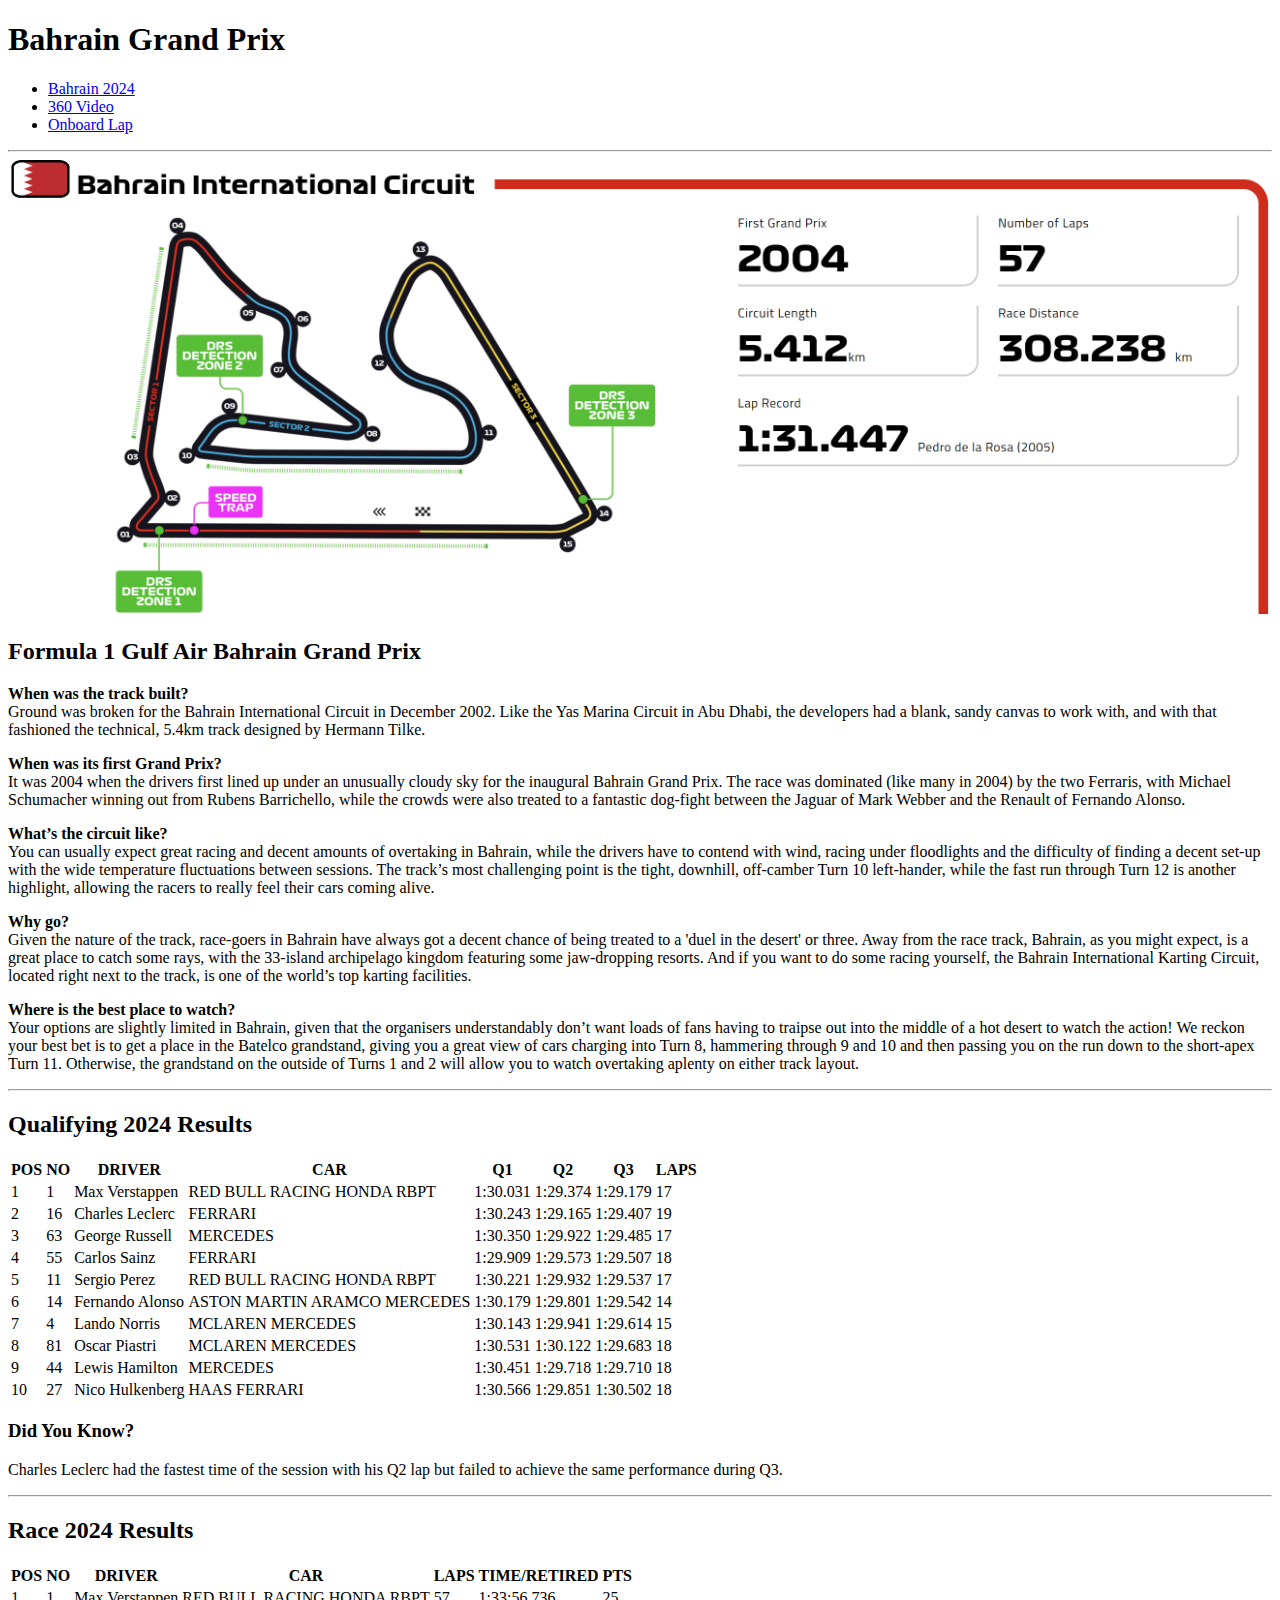
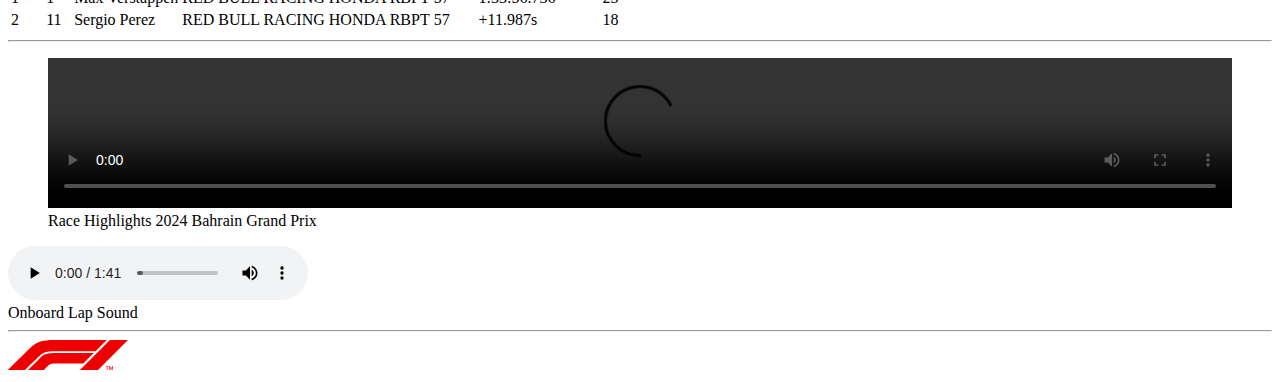
==== laboratory-1/lab-1.html @ 99c044d1 "renamed:    laboratory-1/index.html -> laboratory-1/lab-1.html" ====
<!DOCTYPE html>
<html lang="en">

<head>
    <meta charset="UTF-8" />
    <meta name="viewport" content="width=device-width, initial-scale=1.0" />
    <title>Formula 1 - Bahrain</title>
</head>
<!-- TODO: 100% not liked by html check -->
<body>
    <header>
        <h1>Bahrain Grand Prix</h1>
        <nav>
            <ul>
                <li>
                    <a href="https://www.formula1.com/en/racing/2024/Bahrain.html">Bahrain 2024</a>
                </li>
                <li>
                    <a href="https://www.youtube.com/watch?v=RbuuR1N8McY">360 Video</a>
                </li>
                <li>
                    <a
                        href="https://www.formula1.com/en/latest/article.watch-ride-onboard-for-charles-leclercs-scintillating-bahrain-pole-lap.JgrEjSGbhNnnckGUZC9z4.html">Onboard
                        Lap</a>
                </li>
            </ul>
        </nav>
    </header>
    <main>
        <hr />
        <div>
            <img src="images/circuit-stats.png" alt="formula1-gulf-air-bahrain-grand-prix-2024" width="100%" />
            <article>
                <h2>Formula 1 Gulf Air Bahrain Grand Prix</h2>
                <p>
                    <b>When was the track built?</b><br />Ground was broken for the
                    Bahrain International Circuit in December 2002. Like the Yas Marina
                    Circuit in Abu Dhabi, the developers had a blank, sandy canvas to
                    work with, and with that fashioned the technical, 5.4km track
                    designed by Hermann Tilke.
                </p>
                <p>
                    <b>When was its first Grand Prix?</b><br />It was 2004 when the
                    drivers first lined up under an unusually cloudy sky for the
                    inaugural Bahrain Grand Prix. The race was dominated (like many in
                    2004) by the two Ferraris, with Michael Schumacher winning out from
                    Rubens Barrichello, while the crowds were also treated to a
                    fantastic dog-fight between the Jaguar of Mark Webber and the
                    Renault of Fernando Alonso.
                </p>
                <p>
                    <b>What’s the circuit like?</b><br />You can usually expect great
                    racing and decent amounts of overtaking in Bahrain, while the
                    drivers have to contend with wind, racing under floodlights and the
                    difficulty of finding a decent set-up with the wide temperature
                    fluctuations between sessions. The track’s most challenging point is
                    the tight, downhill, off-camber Turn 10 left-hander, while the fast
                    run through Turn 12 is another highlight, allowing the racers to
                    really feel their cars coming alive.
                </p>
                <p>
                    <b>Why go?</b><br />Given the nature of the track, race-goers in
                    Bahrain have always got a decent chance of being treated to a 'duel
                    in the desert' or three. Away from the race track, Bahrain, as you
                    might expect, is a great place to catch some rays, with the
                    33-island archipelago kingdom featuring some jaw-dropping resorts.
                    And if you want to do some racing yourself, the Bahrain
                    International Karting Circuit, located right next to the track, is
                    one of the world’s top karting facilities.
                </p>
                <p>
                    <b>Where is the best place to watch?</b><br />Your options are
                    slightly limited in Bahrain, given that the organisers
                    understandably don’t want loads of fans having to traipse out into
                    the middle of a hot desert to watch the action! We reckon your best
                    bet is to get a place in the Batelco grandstand, giving you a great
                    view of cars charging into Turn 8, hammering through 9 and 10 and
                    then passing you on the run down to the short-apex Turn 11.
                    Otherwise, the grandstand on the outside of Turns 1 and 2 will allow
                    you to watch overtaking aplenty on either track layout.
                </p>
            </article>
        </div>
        <hr />
        <section>
            <h2>Qualifying 2024 Results</h2>
            <table>
                <tr>
                    <th>POS</th>
                    <th>NO</th>
                    <th>DRIVER</th>
                    <th>CAR</th>
                    <th>Q1</th>
                    <th>Q2</th>
                    <th>Q3</th>
                    <th>LAPS</th>
                </tr>
                <tr>
                    <td>1</td>
                    <td>1</td>
                    <td>Max Verstappen</td>
                    <td>RED BULL RACING HONDA RBPT</td>
                    <td>1:30.031</td>
                    <td>1:29.374</td>
                    <td>1:29.179</td>
                    <td>17</td>
                </tr>
                <tr>
                    <td>2</td>
                    <td>16</td>
                    <td>Charles Leclerc</td>
                    <td>FERRARI</td>
                    <td>1:30.243</td>
                    <td>1:29.165</td>
                    <td>1:29.407</td>
                    <td>19</td>
                </tr>
                <tr>
                    <td>3</td>
                    <td>63</td>
                    <td>George Russell</td>
                    <td>MERCEDES</td>
                    <td>1:30.350</td>
                    <td>1:29.922</td>
                    <td>1:29.485</td>
                    <td>17</td>
                </tr>
                <tr>
                    <td>4</td>
                    <td>55</td>
                    <td>Carlos Sainz</td>
                    <td>FERRARI</td>
                    <td>1:29.909</td>
                    <td>1:29.573</td>
                    <td>1:29.507</td>
                    <td>18</td>
                </tr>
                <tr>
                    <td>5</td>
                    <td>11</td>
                    <td>Sergio Perez</td>
                    <td>RED BULL RACING HONDA RBPT</td>
                    <td>1:30.221</td>
                    <td>1:29.932</td>
                    <td>1:29.537</td>
                    <td>17</td>
                </tr>
                <tr>
                    <td>6</td>
                    <td>14</td>
                    <td>Fernando Alonso</td>
                    <td>ASTON MARTIN ARAMCO MERCEDES</td>
                    <td>1:30.179</td>
                    <td>1:29.801</td>
                    <td>1:29.542</td>
                    <td>14</td>
                </tr>
                <tr>
                    <td>7</td>
                    <td>4</td>
                    <td>Lando Norris</td>
                    <td>MCLAREN MERCEDES</td>
                    <td>1:30.143</td>
                    <td>1:29.941</td>
                    <td>1:29.614</td>
                    <td>15</td>
                </tr>
                <tr>
                    <td>8</td>
                    <td>81</td>
                    <td>Oscar Piastri</td>
                    <td>MCLAREN MERCEDES</td>
                    <td>1:30.531</td>
                    <td>1:30.122</td>
                    <td>1:29.683</td>
                    <td>18</td>
                </tr>
                <tr>
                    <td>9</td>
                    <td>44</td>
                    <td>Lewis Hamilton</td>
                    <td>MERCEDES</td>
                    <td>1:30.451</td>
                    <td>1:29.718</td>
                    <td>1:29.710</td>
                    <td>18</td>
                </tr>
                <tr>
                    <td>10</td>
                    <td>27</td>
                    <td>Nico Hulkenberg</td>
                    <td>HAAS FERRARI</td>
                    <td>1:30.566</td>
                    <td>1:29.851</td>
                    <td>1:30.502</td>
                    <td>18</td>
                </tr>
            </table>
            <aside>
                <h3>Did You Know?</h3>
                <p>
                    Charles Leclerc had the fastest time of the session with his Q2 lap
                    but failed to achieve the same performance during Q3.
                </p>
            </aside>
        </section>
        <hr />
        <section>
            <!-- TODO: insert 2024 race results -->
            <h2>Race 2024 Results</h2>
            <table>
                <tr>
                    <th>POS</th>
                    <th>NO</th>
                    <th>DRIVER</th>
                    <th>CAR</th>
                    <th>LAPS</th>
                    <th>TIME/RETIRED</th>
                    <th>PTS</th>
                </tr>
                <tr>
                    <td>1</td>
                    <td>1</td>
                    <td>Max Verstappen</td>
                    <td>RED BULL RACING HONDA RBPT</td>
                    <td>57</td>
                    <td>1:33:56.736</td>
                    <td>25</td>
                </tr>
                <tr>
                    <td>2</td>
                    <td>11</td>
                    <td>Sergio Perez</td>
                    <td>RED BULL RACING HONDA RBPT</td>
                    <td>57</td>
                    <td>+11.987s</td>
                    <td>18</td>
                </tr>
            </table>
        </section>
        <hr />
        <figure>
            <video width="100%" controls>
                <!-- TODO: replace with 2024 highlights -->
                <source src="videos/race-highlights-2024-bahrain-grand-prix.mp4" type="video/mp4" />
            </video>
            <figcaption>Race Highlights 2024 Bahrain Grand Prix</figcaption>
        </figure>
        <audio controls>
            <source src="audio/lap-sound.mp3" type="audio/mp3" />
        </audio>
        <div>Onboard Lap Sound</div>
        <hr />
    </main>

    <footer>
        <svg xmlns="http://www.w3.org/2000/svg" xmlns:xlink="http://www.w3.org/1999/xlink" width="120px" height="30px"
            viewBox="0 0 120 30" version="1.1" class="injected-svg js-svg-inject">
            <!-- Generator: Sketch 49.1 (51147) - http://www.bohemiancoding.com/sketch -->
            <title>Logos / F1-logo red</title>
            <desc>Created with Sketch.</desc>
            <defs>
                <path
                    d="M101.086812,30 L101.711812,30 L101.711812,27.106875 L101.722437,27.106875 L102.761812,30 L103.302437,30 L104.341812,27.106875 L104.352437,27.106875 L104.352437,30 L104.977437,30 L104.977437,26.25125 L104.063687,26.25125 L103.055562,29.18625 L103.044937,29.18625 L102.011187,26.25125 L101.086812,26.25125 L101.086812,30 Z M97.6274375,26.818125 L98.8136875,26.818125 L98.8136875,30 L99.4699375,30 L99.4699375,26.818125 L100.661812,26.818125 L100.661812,26.25125 L97.6274375,26.25125 L97.6274375,26.818125 Z M89.9999375,30 L119.999937,0 L101.943687,0 L71.9443125,30 L89.9999375,30 Z M85.6986875,13.065 L49.3818125,13.065 C38.3136875,13.065 36.3768125,13.651875 31.6361875,18.3925 C27.2024375,22.82625 20.0005625,30 20.0005625,30 L35.7324375,30 L39.4855625,26.246875 C41.9530625,23.779375 43.2255625,23.52375 48.4068125,23.52375 L75.2405625,23.52375 L85.6986875,13.065 Z M31.1518125,16.253125 C27.8774375,19.3425 20.7530625,26.263125 16.9130625,30 L-6.25e-05,30 C-6.25e-05,30 13.5524375,16.486875 21.0849375,9.0725 C28.8455625,1.685 32.7143125,0 46.9486875,0 L98.7643125,0 L87.5449375,11.21875 L48.0011875,11.21875 C37.9993125,11.21875 35.7518125,11.911875 31.1518125,16.253125 Z"
                    id="path-1"></path>
            </defs>
            <g stroke="none" stroke-width="1" fill="none" fill-rule="evenodd">
                <g id="Page-1">
                    <mask id="mask-2" fill="white">
                        <use xlink:href="#path-1"></use>
                    </mask>
                    <use id="Fill-1" fill="#EE0000" xlink:href="#path-1"></use>
                </g>
            </g>
        </svg>
    </footer>
</body>

</html>
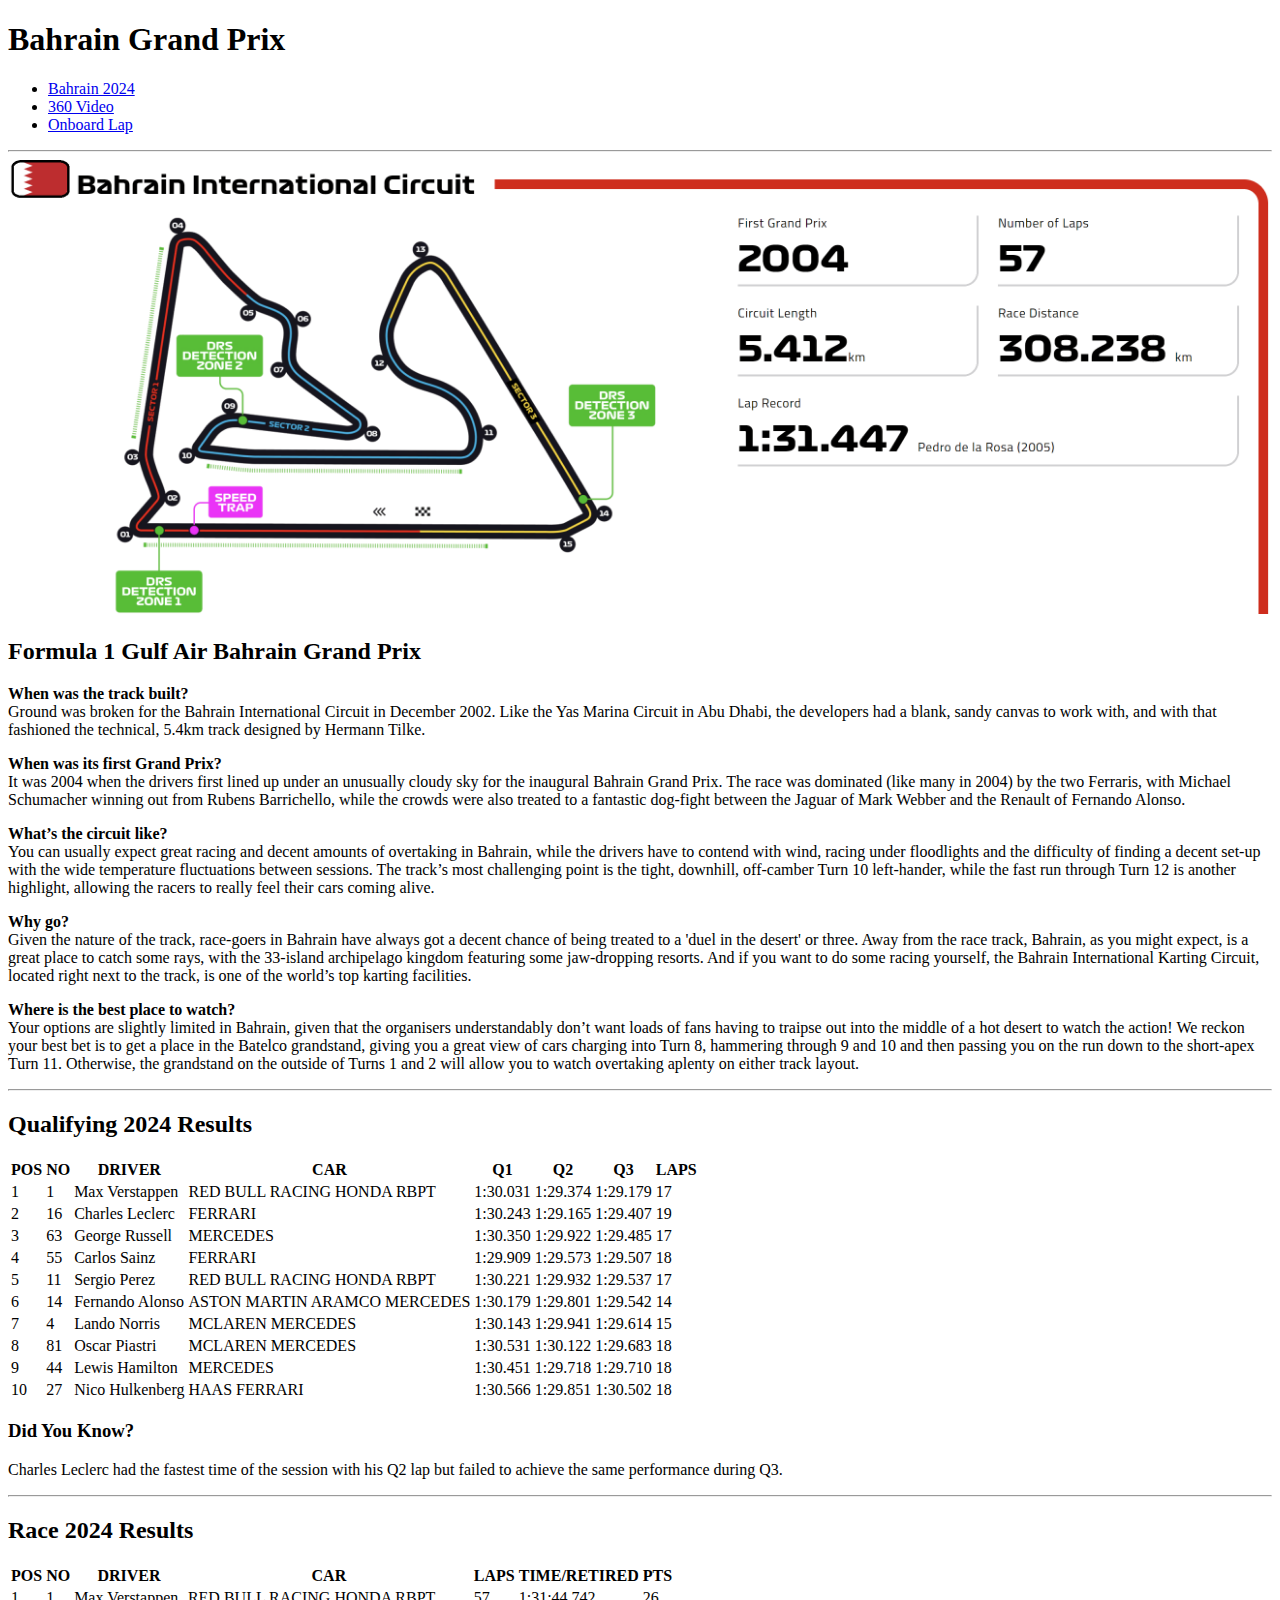
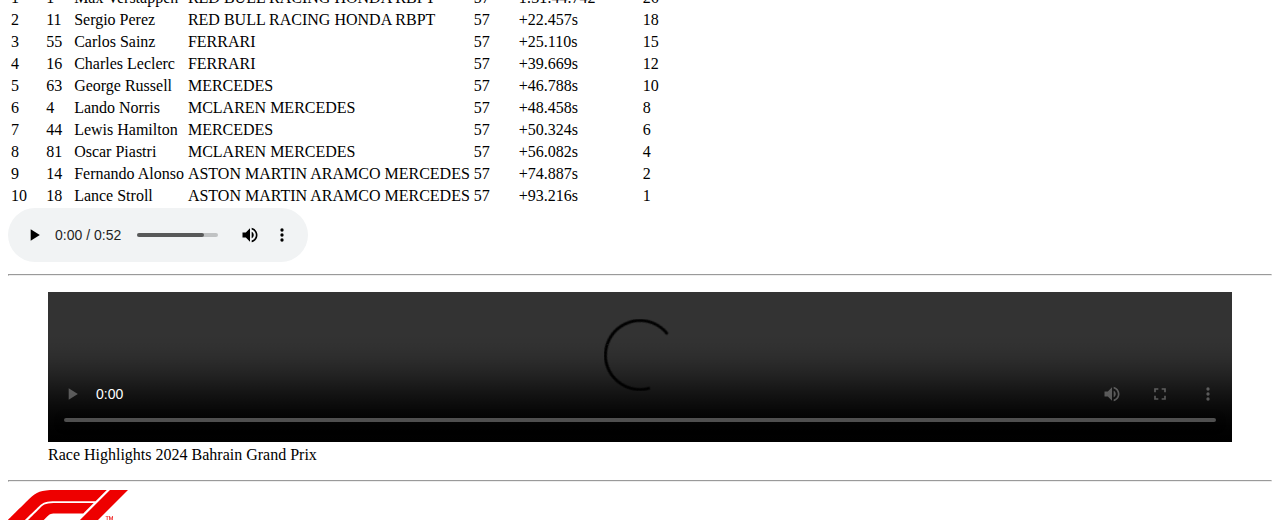
==== commit 573c5961: "update for 2024 gp" ====
--- a/laboratory-1/lab-1.html
+++ b/laboratory-1/lab-1.html
@@ -206,7 +206,6 @@
         </section>
         <hr />
         <section>
-            <!-- TODO: insert 2024 race results -->
             <h2>Race 2024 Results</h2>
             <table>
                 <tr>
@@ -224,8 +223,8 @@
                     <td>Max Verstappen</td>
                     <td>RED BULL RACING HONDA RBPT</td>
                     <td>57</td>
-                    <td>1:33:56.736</td>
-                    <td>25</td>
+                    <td>1:31:44.742</td>
+                    <td>26</td>
                 </tr>
                 <tr>
                     <td>2</td>
@@ -233,23 +232,93 @@
                     <td>Sergio Perez</td>
                     <td>RED BULL RACING HONDA RBPT</td>
                     <td>57</td>
-                    <td>+11.987s</td>
-                    <td>18</td>
+                    <td>+22.457s</td>
+                    <td>18</td>
+                </tr>
+                <tr>
+                    <td>3</td>
+                    <td>55</td>
+                    <td>Carlos Sainz</td>
+                    <td>FERRARI</td>
+                    <td>57</td>
+                    <td>+25.110s</td>
+                    <td>15</td>
+                </tr>
+                <tr>
+                    <td>4</td>
+                    <td>16</td>
+                    <td>Charles Leclerc</td>
+                    <td>FERRARI</td>
+                    <td>57</td>
+                    <td>+39.669s</td>
+                    <td>12</td>
+                </tr>
+                <tr>
+                    <td>5</td>
+                    <td>63</td>
+                    <td>George Russell</td>
+                    <td>MERCEDES</td>
+                    <td>57</td>
+                    <td>+46.788s</td>
+                    <td>10</td>
+                </tr>
+                <tr>
+                    <td>6</td>
+                    <td>4</td>
+                    <td>Lando Norris</td>
+                    <td>MCLAREN MERCEDES</td>
+                    <td>57</td>
+                    <td>+48.458s</td>
+                    <td>8</td>
+                </tr>
+                <tr>
+                    <td>7</td>
+                    <td>44</td>
+                    <td>Lewis Hamilton</td>
+                    <td>MERCEDES</td>
+                    <td>57</td>
+                    <td>+50.324s</td>
+                    <td>6</td>
+                </tr>
+                <tr>
+                    <td>8</td>
+                    <td>81</td>
+                    <td>Oscar Piastri</td>
+                    <td>MCLAREN MERCEDES</td>
+                    <td>57</td>
+                    <td>+56.082s</td>
+                    <td>4</td>
+                </tr>
+                <tr>
+                    <td>9</td>
+                    <td>14</td>
+                    <td>Fernando Alonso</td>
+                    <td>ASTON MARTIN ARAMCO MERCEDES</td>
+                    <td>57</td>
+                    <td>+74.887s</td>
+                    <td>2</td>
+                </tr>
+                <tr>
+                    <td>10</td>
+                    <td>18</td>
+                    <td>Lance Stroll</td>
+                    <td>ASTON MARTIN ARAMCO MERCEDES</td>
+                    <td>57</td>
+                    <td>+93.216s</td>
+                    <td>1</td>
                 </tr>
             </table>
+            <audio controls>
+                <source src="audio/dutch-anthem.mp3" type="audio/mp3" />
+            </audio>
         </section>
         <hr />
         <figure>
             <video width="100%" controls>
-                <!-- TODO: replace with 2024 highlights -->
                 <source src="videos/race-highlights-2024-bahrain-grand-prix.mp4" type="video/mp4" />
             </video>
             <figcaption>Race Highlights 2024 Bahrain Grand Prix</figcaption>
         </figure>
-        <audio controls>
-            <source src="audio/lap-sound.mp3" type="audio/mp3" />
-        </audio>
-        <div>Onboard Lap Sound</div>
         <hr />
     </main>
 
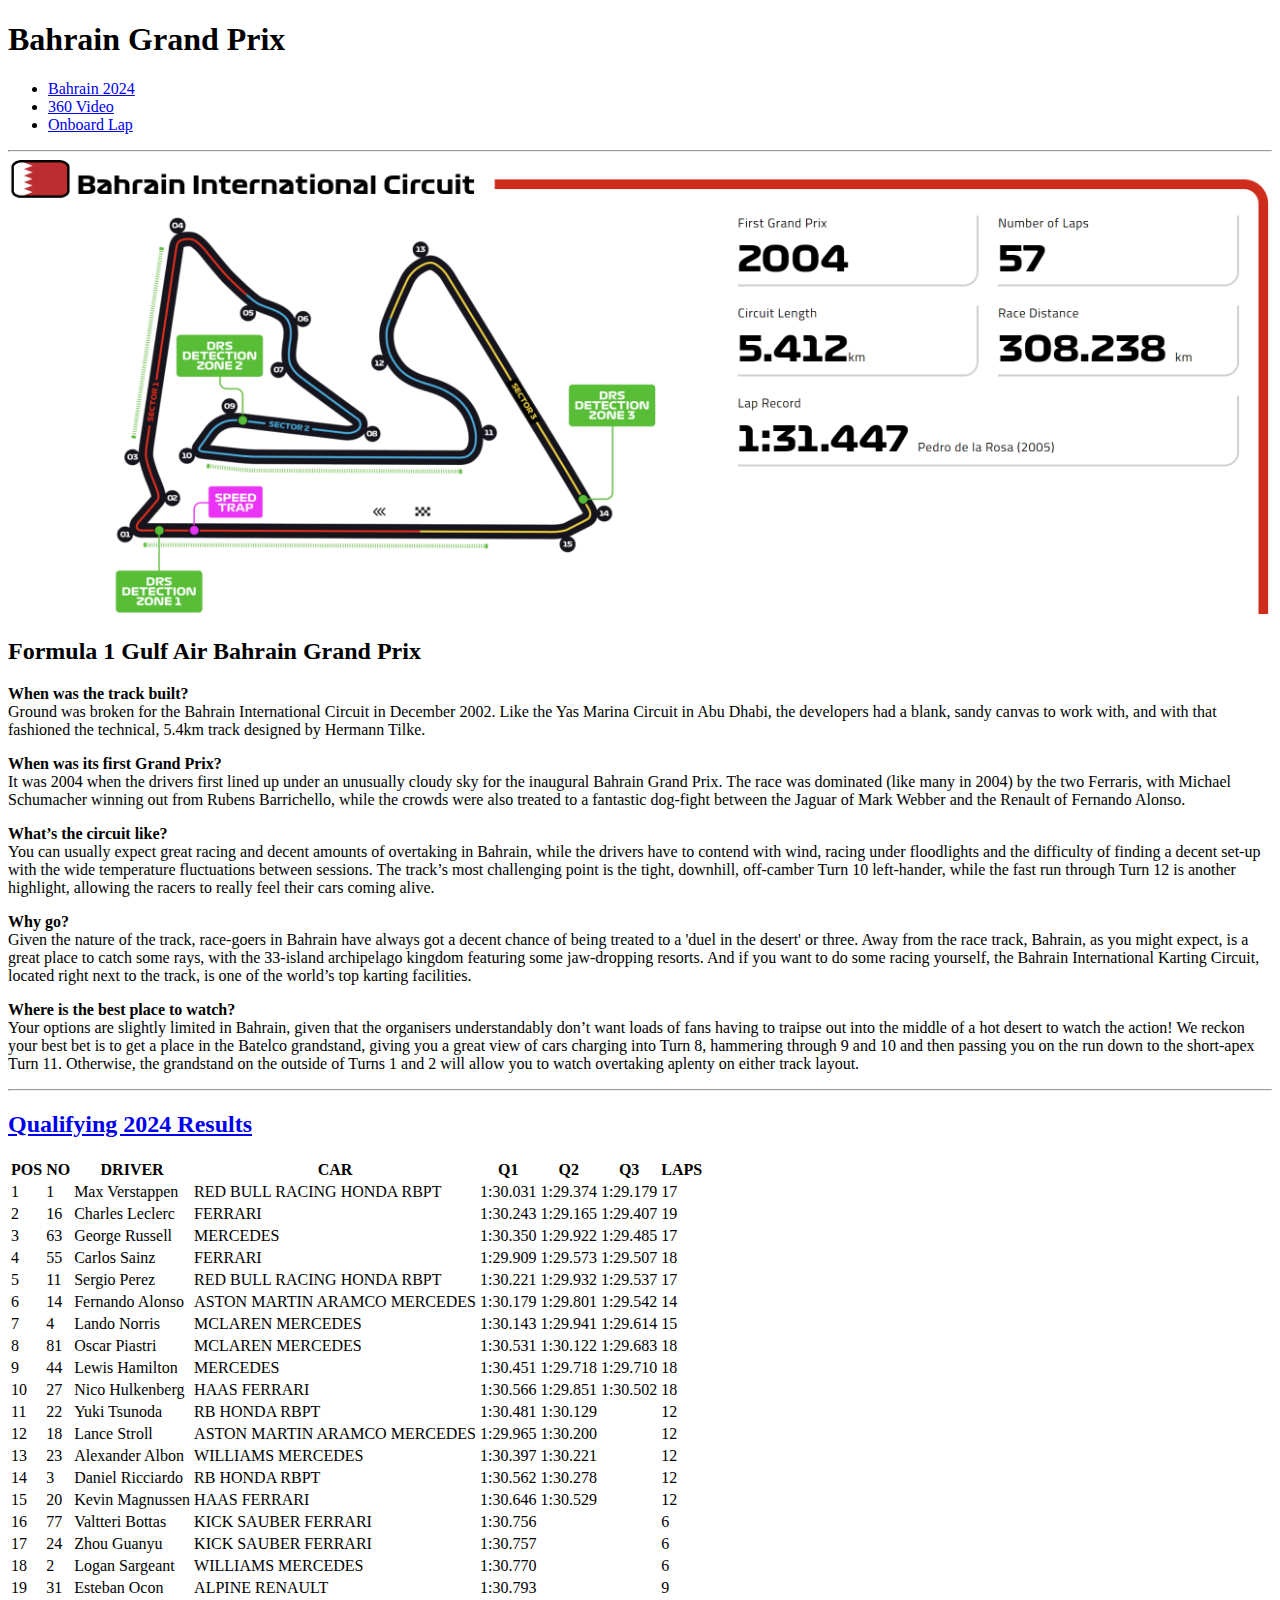
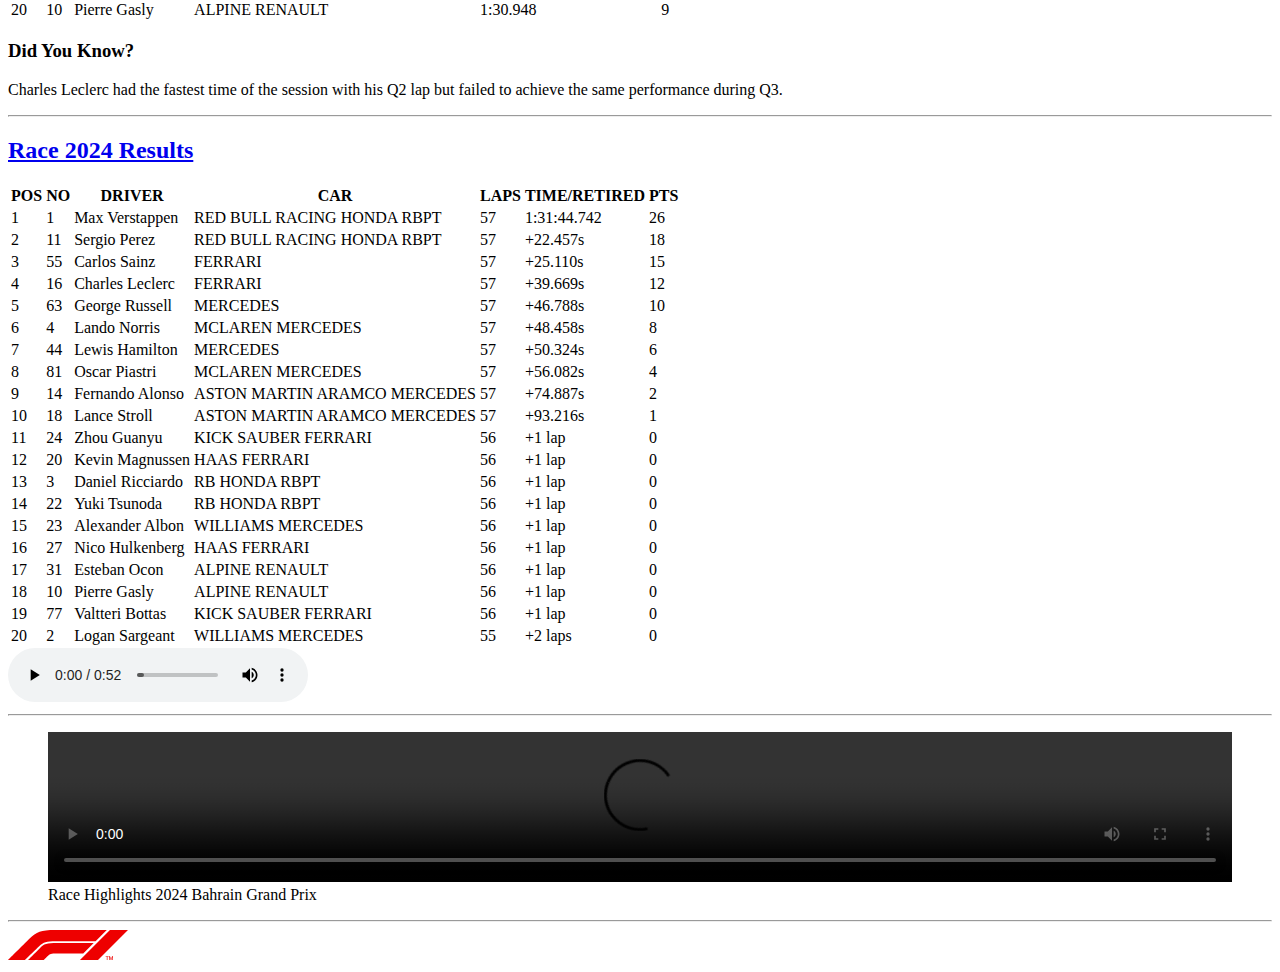
==== commit b8b4c815: "add more results" ====
--- a/laboratory-1/lab-1.html
+++ b/laboratory-1/lab-1.html
@@ -83,7 +83,7 @@
         </div>
         <hr />
         <section>
-            <h2>Qualifying 2024 Results</h2>
+            <h2><a href="https://www.formula1.com/en/results.html/2024/races/1229/bahrain/qualifying.html">Qualifying 2024 Results</a></h2>
             <table>
                 <tr>
                     <th>POS</th>
@@ -194,6 +194,106 @@
                     <td>1:29.851</td>
                     <td>1:30.502</td>
                     <td>18</td>
+                </tr>
+                <tr>
+                    <td>11</td>
+                    <td>22</td>
+                    <td>Yuki Tsunoda</td>
+                    <td>RB HONDA RBPT</td>
+                    <td>1:30.481</td>
+                    <td>1:30.129</td>
+                    <td></td>
+                    <td>12</td>
+                </tr>
+                <tr>
+                    <td>12</td>
+                    <td>18</td>
+                    <td>Lance Stroll</td>
+                    <td>ASTON MARTIN ARAMCO MERCEDES</td>
+                    <td>1:29.965</td>
+                    <td>1:30.200</td>
+                    <td></td>
+                    <td>12</td>
+                </tr>
+                <tr>
+                    <td>13</td>
+                    <td>23</td>
+                    <td>Alexander Albon</td>
+                    <td>WILLIAMS MERCEDES</td>
+                    <td>1:30.397</td>
+                    <td>1:30.221</td>
+                    <td></td>
+                    <td>12</td>
+                </tr>
+                <tr>
+                    <td>14</td>
+                    <td>3</td>
+                    <td>Daniel Ricciardo</td>
+                    <td>RB HONDA RBPT</td>
+                    <td>1:30.562</td>
+                    <td>1:30.278</td>
+                    <td></td>
+                    <td>12</td>
+                </tr>
+                <tr>
+                    <td>15</td>
+                    <td>20</td>
+                    <td>Kevin Magnussen</td>
+                    <td>HAAS FERRARI</td>
+                    <td>1:30.646</td>
+                    <td>1:30.529</td>
+                    <td></td>
+                    <td>12</td>
+                </tr>
+                <tr>
+                    <td>16</td>
+                    <td>77</td>
+                    <td>Valtteri Bottas</td>
+                    <td>KICK SAUBER FERRARI</td>
+                    <td>1:30.756</td>
+                    <td></td>
+                    <td></td>
+                    <td>6</td>
+                </tr>
+                <tr>
+                    <td>17</td>
+                    <td>24</td>
+                    <td>Zhou Guanyu</td>
+                    <td>KICK SAUBER FERRARI</td>
+                    <td>1:30.757</td>
+                    <td></td>
+                    <td></td>
+                    <td>6</td>
+                </tr>
+                <tr>
+                    <td>18</td>
+                    <td>2</td>
+                    <td>Logan Sargeant</td>
+                    <td>WILLIAMS MERCEDES</td>
+                    <td>1:30.770</td>
+                    <td></td>
+                    <td></td>
+                    <td>6</td>
+                </tr>
+                <tr>
+                    <td>19</td>
+                    <td>31</td>
+                    <td>Esteban Ocon</td>
+                    <td>ALPINE RENAULT</td>
+                    <td>1:30.793</td>
+                    <td></td>
+                    <td></td>
+                    <td>9</td>
+                </tr>
+                <tr>
+                    <td>20</td>
+                    <td>10</td>
+                    <td>Pierre Gasly</td>
+                    <td>ALPINE RENAULT</td>
+                    <td>1:30.948</td>
+                    <td></td>
+                    <td></td>
+                    <td>9</td>
                 </tr>
             </table>
             <aside>
@@ -206,7 +306,7 @@
         </section>
         <hr />
         <section>
-            <h2>Race 2024 Results</h2>
+            <h2><a href="https://www.formula1.com/en/results.html/2024/races/1229/bahrain/race-result.html">Race 2024 Results</a></h2>
             <table>
                 <tr>
                     <th>POS</th>
@@ -306,6 +406,96 @@
                     <td>57</td>
                     <td>+93.216s</td>
                     <td>1</td>
+                </tr>
+                <tr>
+                    <td>11</td>
+                    <td>24</td>
+                    <td>Zhou Guanyu</td>
+                    <td>KICK SAUBER FERRARI</td>
+                    <td>56</td>
+                    <td>+1 lap</td>
+                    <td>0</td>
+                </tr>
+                <tr>
+                    <td>12</td>
+                    <td>20</td>
+                    <td>Kevin Magnussen</td>
+                    <td>HAAS FERRARI</td>
+                    <td>56</td>
+                    <td>+1 lap</td>
+                    <td>0</td>
+                </tr>
+                <tr>
+                    <td>13</td>
+                    <td>3</td>
+                    <td>Daniel Ricciardo</td>
+                    <td>RB HONDA RBPT</td>
+                    <td>56</td>
+                    <td>+1 lap</td>
+                    <td>0</td>
+                </tr>
+                <tr>
+                    <td>14</td>
+                    <td>22</td>
+                    <td>Yuki Tsunoda</td>
+                    <td>RB HONDA RBPT</td>
+                    <td>56</td>
+                    <td>+1 lap</td>
+                    <td>0</td>
+                </tr>
+                <tr>
+                    <td>15</td>
+                    <td>23</td>
+                    <td>Alexander Albon</td>
+                    <td>WILLIAMS MERCEDES</td>
+                    <td>56</td>
+                    <td>+1 lap</td>
+                    <td>0</td>
+                </tr>
+                <tr>
+                    <td>16</td>
+                    <td>27</td>
+                    <td>Nico Hulkenberg</td>
+                    <td>HAAS FERRARI</td>
+                    <td>56</td>
+                    <td>+1 lap</td>
+                    <td>0</td>
+                </tr>
+                <tr>
+                    <td>17</td>
+                    <td>31</td>
+                    <td>Esteban Ocon</td>
+                    <td>ALPINE RENAULT</td>
+                    <td>56</td>
+                    <td>+1 lap</td>
+                    <td>0</td>
+                </tr>
+                <tr>
+                    <td>18</td>
+                    <td>10</td>
+                    <td>Pierre Gasly</td>
+                    <td>ALPINE RENAULT</td>
+                    <td>56</td>
+                    <td>+1 lap</td>
+                    <td>0</td>
+                </tr>
+                <tr>
+                    <td>19</td>
+                    <td>77</td>
+                    <td>Valtteri Bottas</td>
+                    <td>KICK SAUBER FERRARI</td>
+                    <td>56</td>
+                    <td>+1 lap</td>
+                    <td>0</td>
+                </tr>
+                <tr>
+                    <td>20</td>
+                    <td>2</td>
+                    <td>Logan Sargeant</td>
+                    <td>WILLIAMS MERCEDES</td>
+                    <td>55</td>
+                    <td>+2 laps</td>
+                    <td>0</td>
                 </tr>
             </table>
             <audio controls>
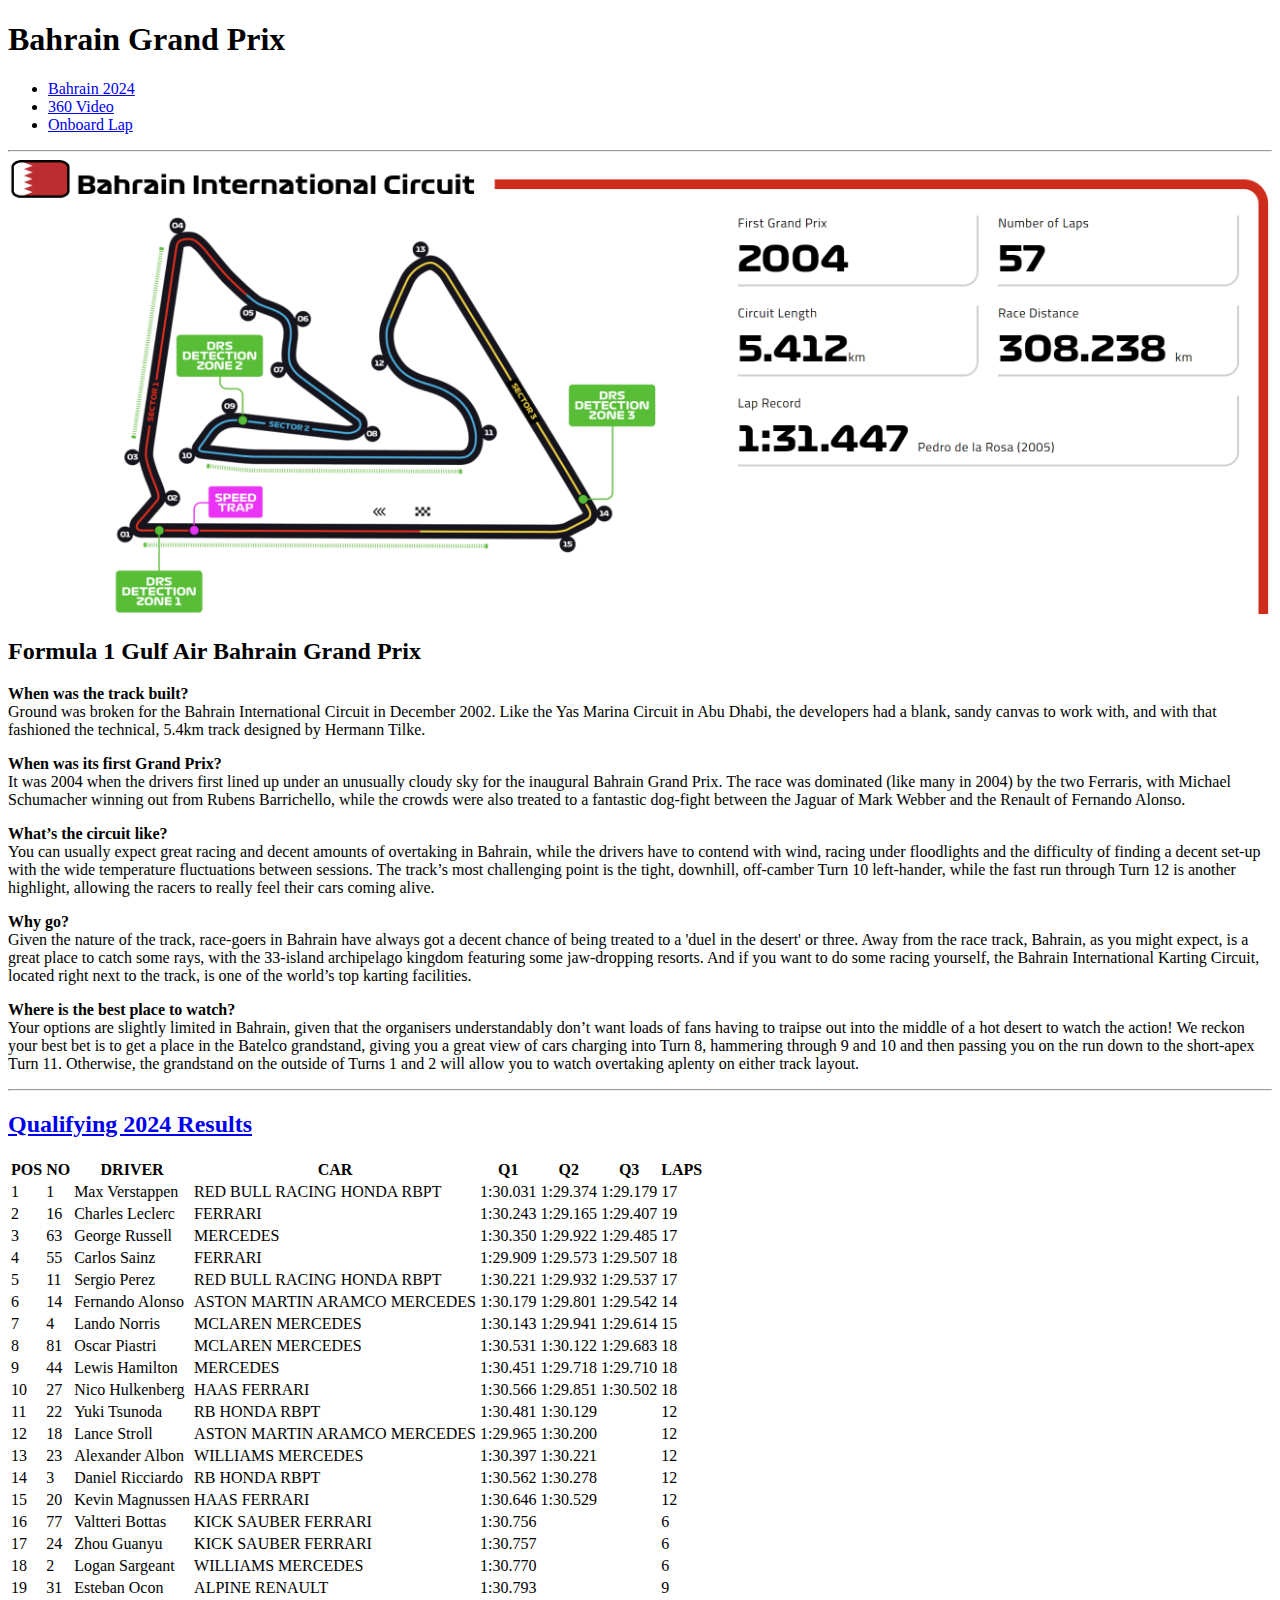
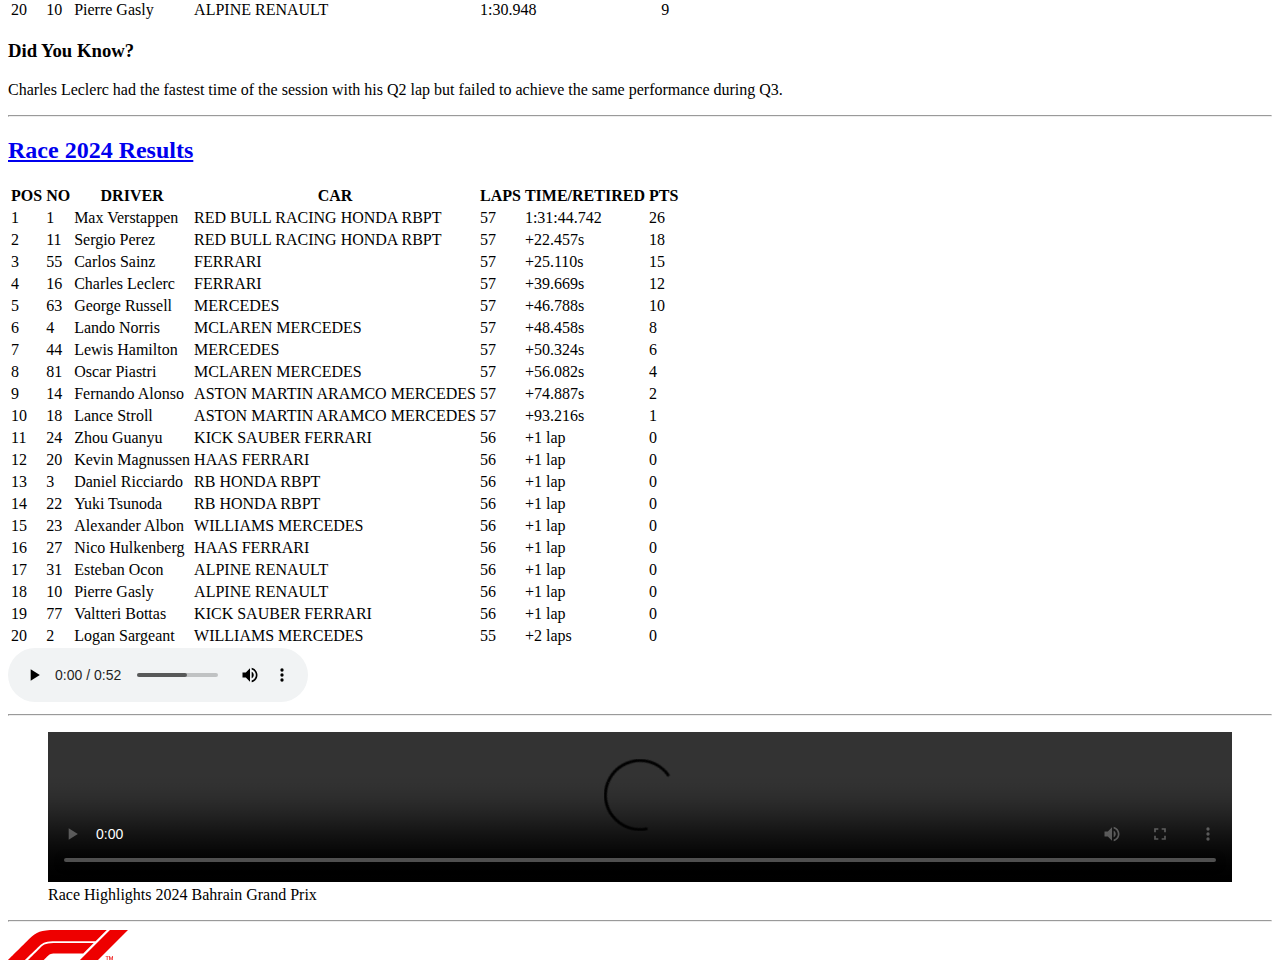
==== commit a5ae643a: "Add header, navigation and accordion menu to index.html" ====
--- a/laboratory-1/lab-1.html
+++ b/laboratory-1/lab-1.html
@@ -6,7 +6,6 @@
     <meta name="viewport" content="width=device-width, initial-scale=1.0" />
     <title>Formula 1 - Bahrain</title>
 </head>
-<!-- TODO: 100% not liked by html check -->
 <body>
     <header>
         <h1>Bahrain Grand Prix</h1>
